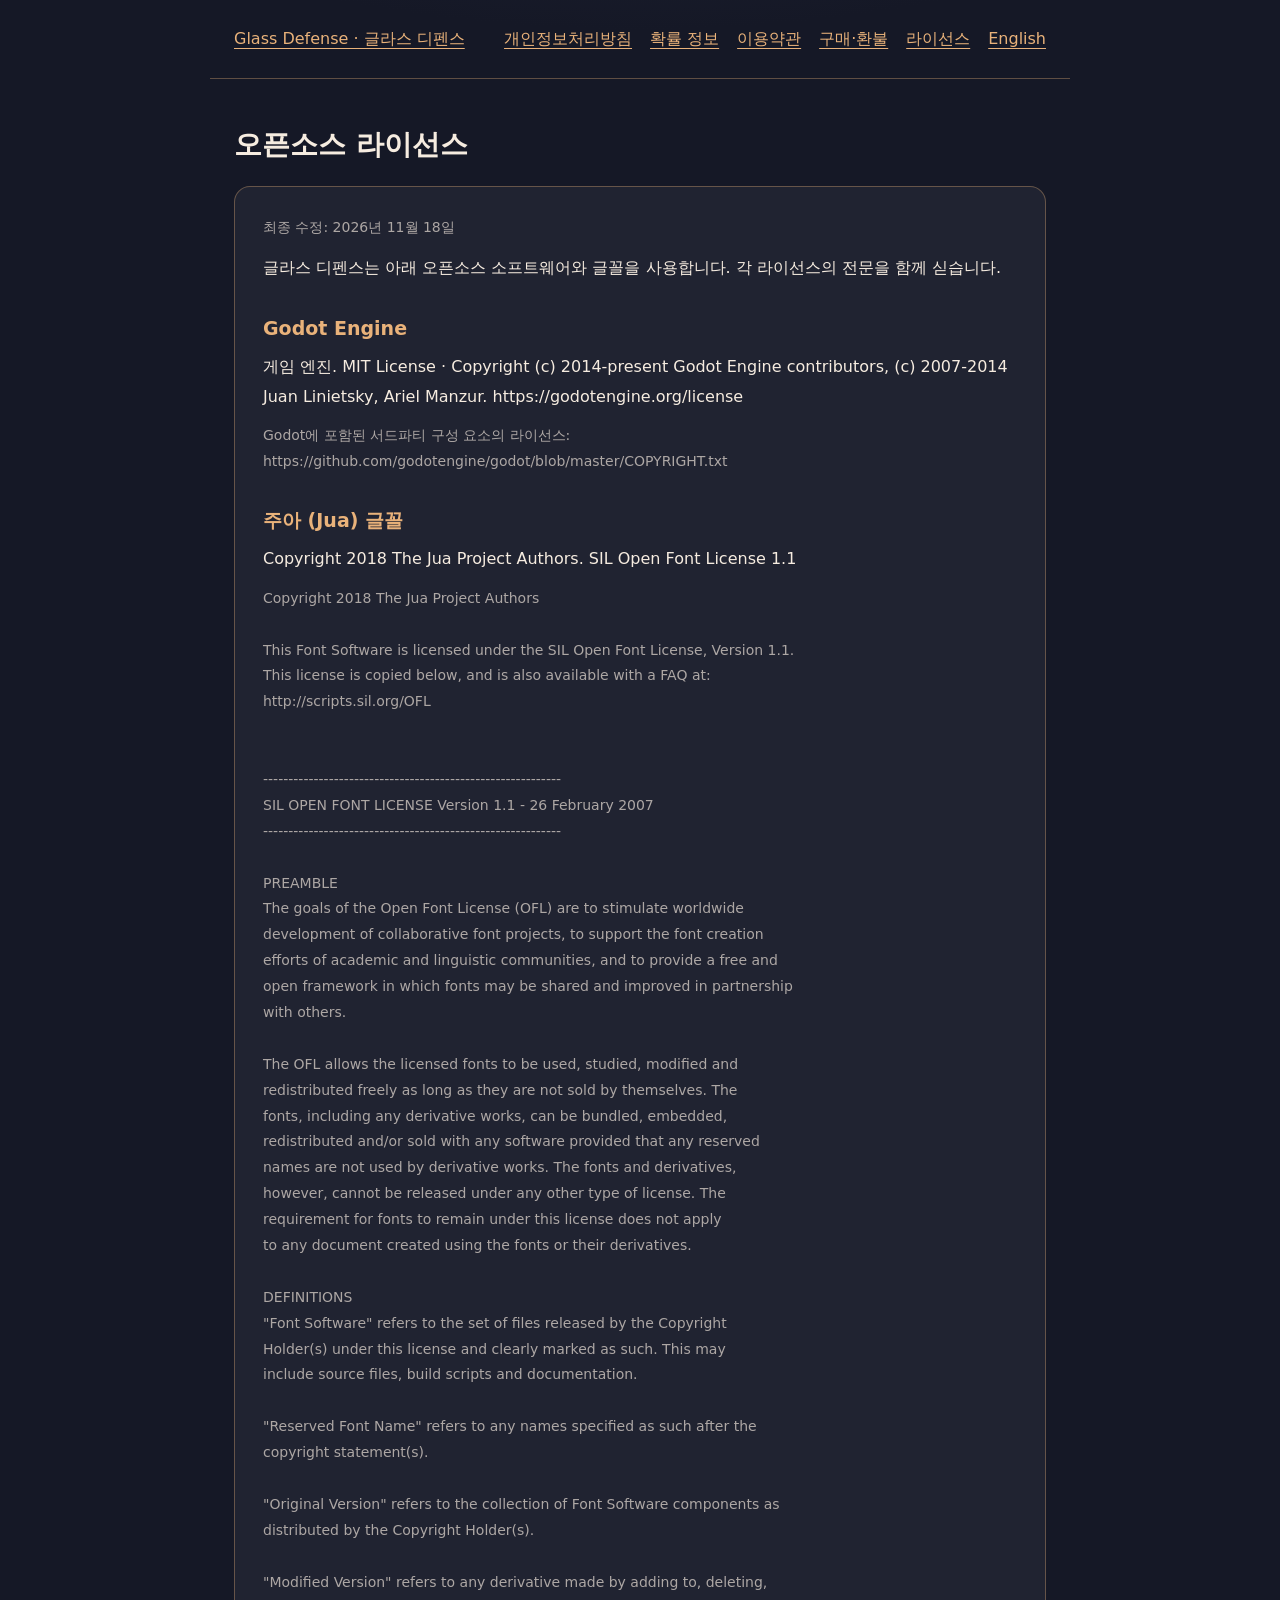
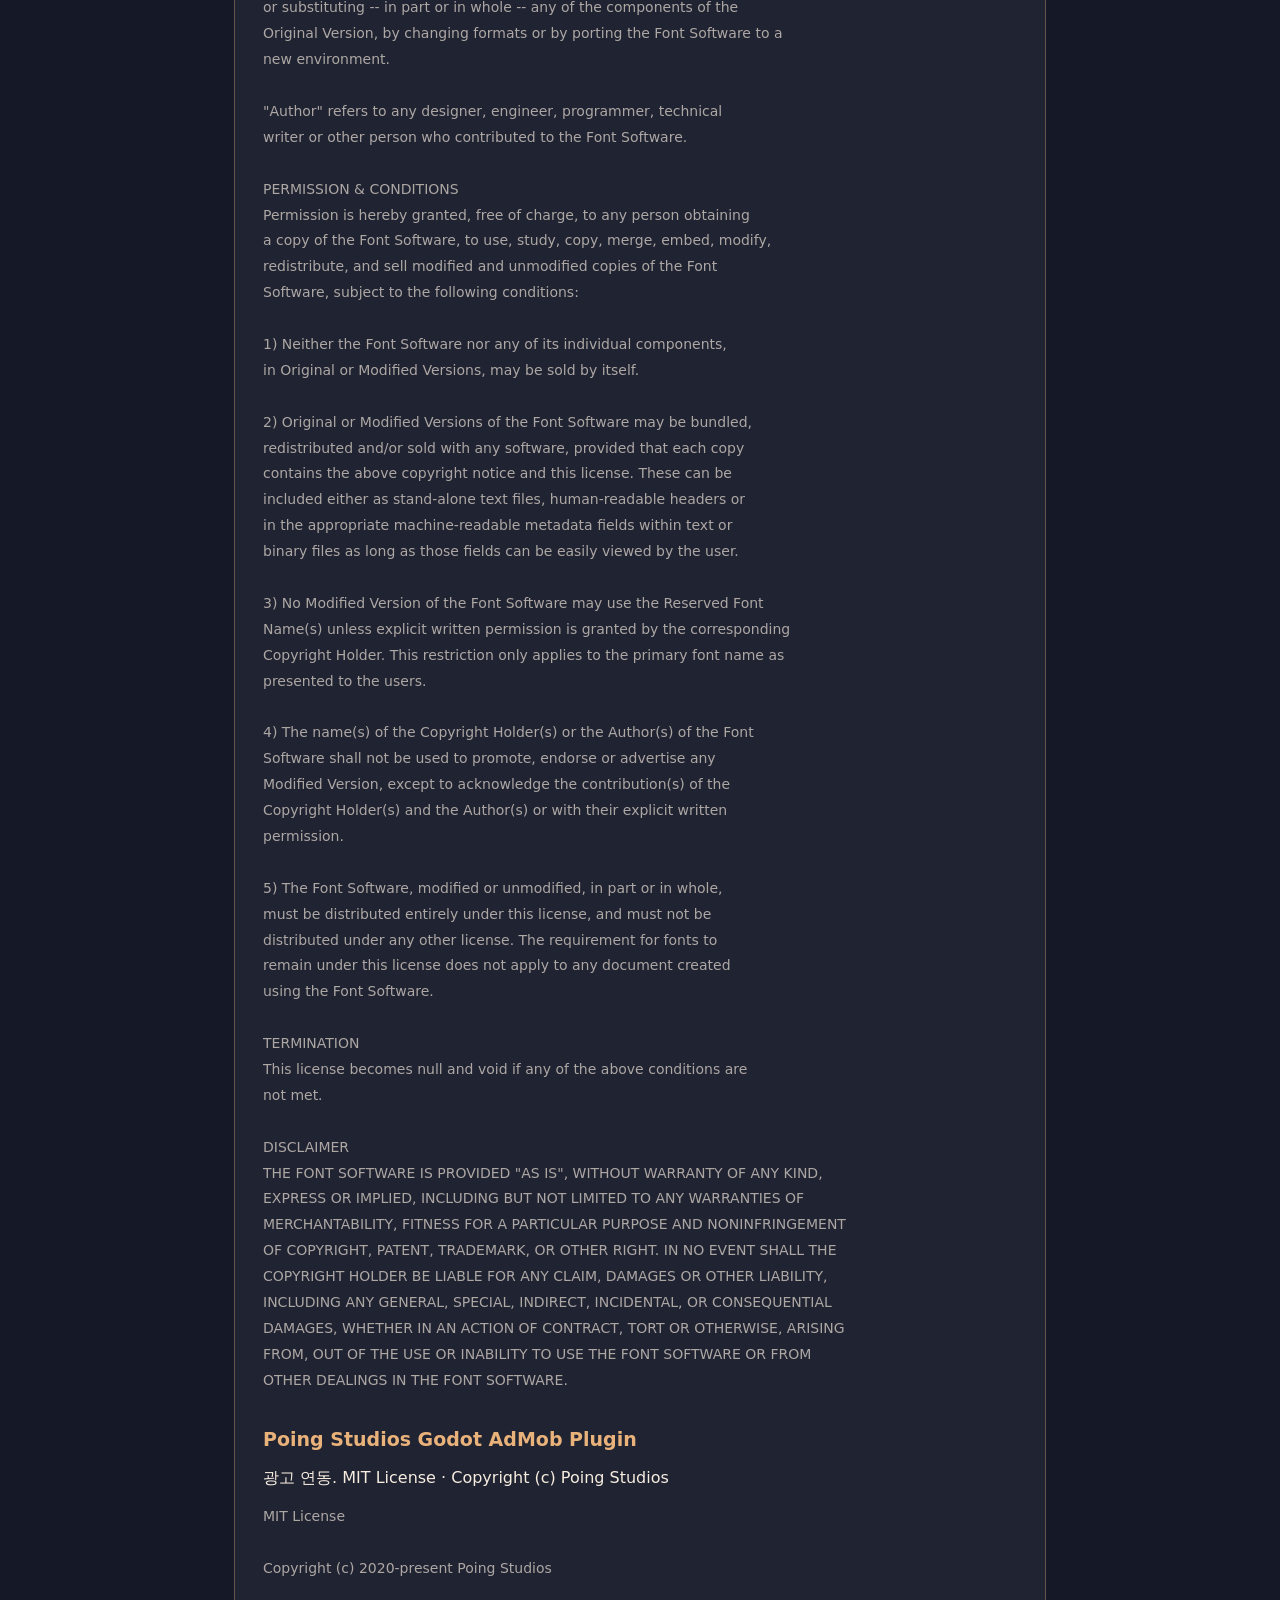
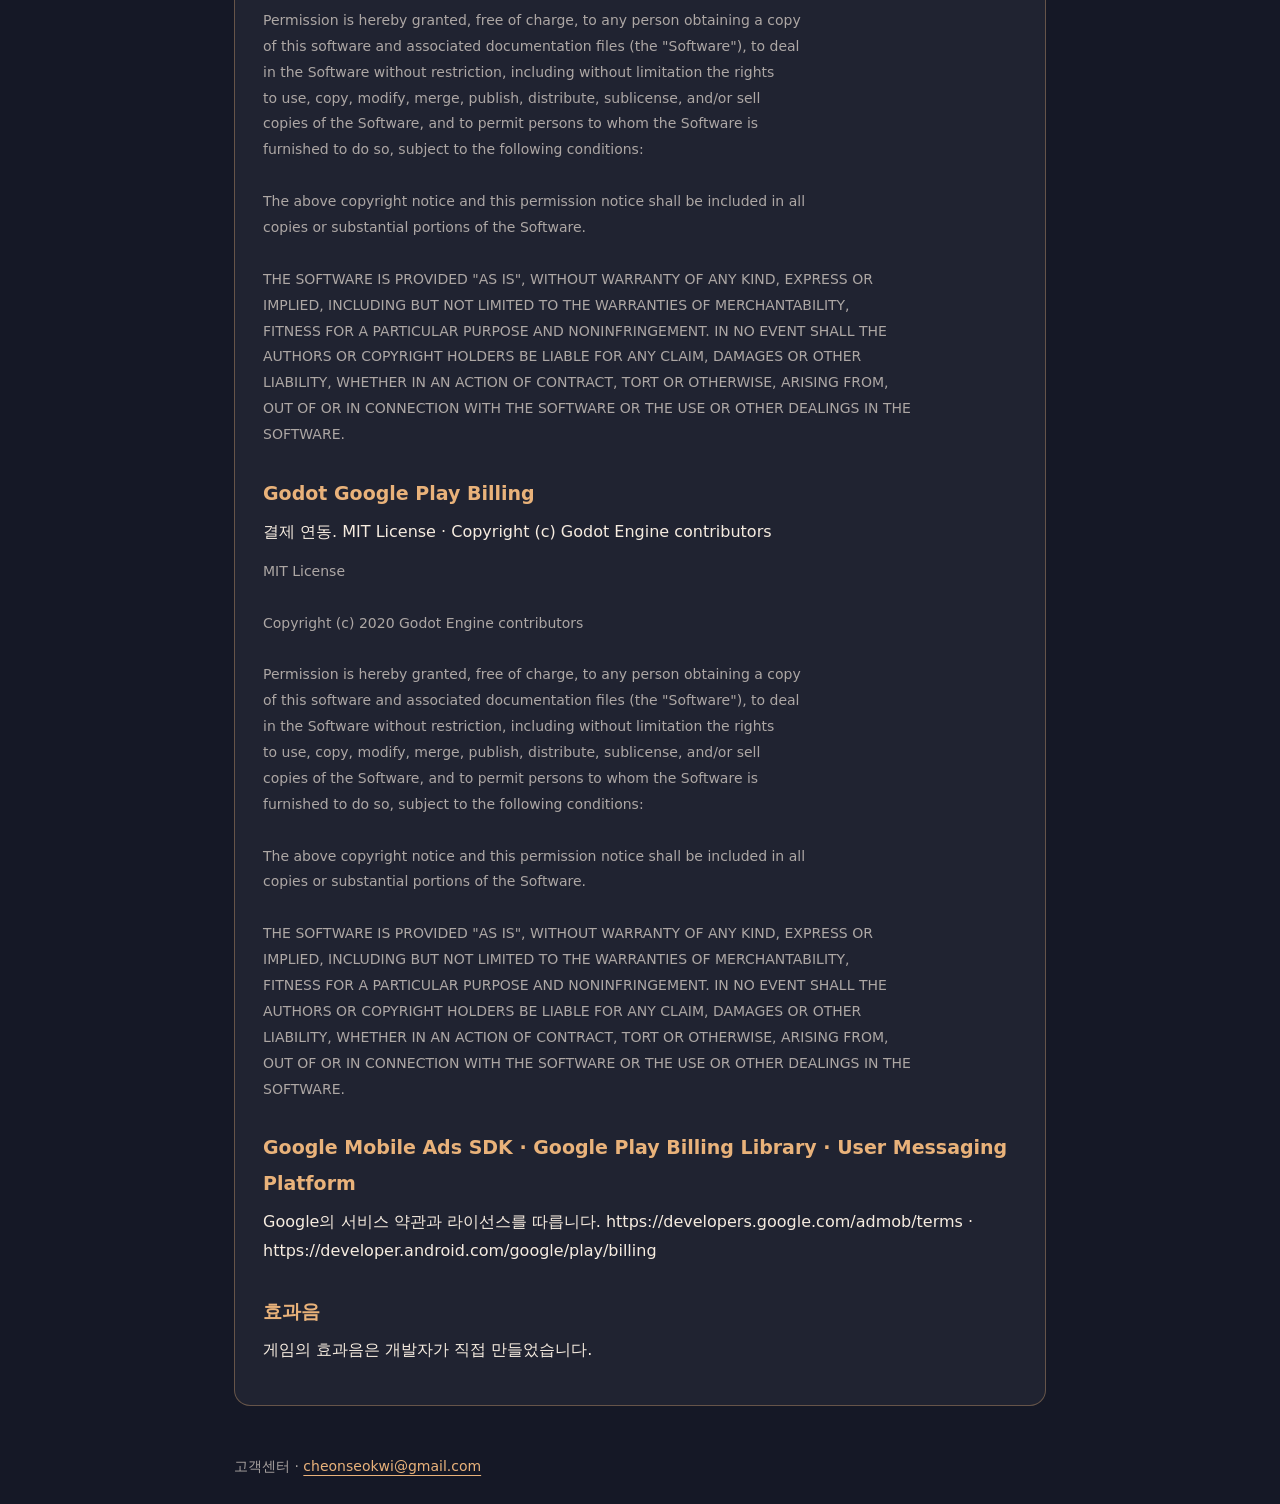
==== licenses.html @ 28d9e07f "글라스 디펜스 정책 페이지" ====
<!doctype html><html lang='ko'><head><meta charset='utf-8'><meta name='viewport' content='width=device-width,initial-scale=1'><title>라이선스 | Glass Defense</title><link rel='stylesheet' href='style.css'></head><body><header><a href='index.html'>Glass Defense · 글라스 디펜스</a><nav><a href='privacy.html'>개인정보처리방침</a><a href='probability.html'>확률 정보</a><a href='terms.html'>이용약관</a><a href='refund.html'>구매·환불</a><a href='licenses.html'>라이선스</a><a href='privacy-en.html' lang='en'>English</a></nav></header><main><h1>오픈소스 라이선스</h1><article><p class='small'>최종 수정: 2026년 11월 18일</p>
<p>글라스 디펜스는 아래 오픈소스 소프트웨어와 글꼴을 사용합니다. 각 라이선스의 전문을 함께 싣습니다.</p>
<h2>Godot Engine</h2>
<p>게임 엔진. MIT License · Copyright (c) 2014-present Godot Engine contributors, (c) 2007-2014 Juan Linietsky, Ariel Manzur. https://godotengine.org/license</p>
<p class='small'>Godot에 포함된 서드파티 구성 요소의 라이선스: https://github.com/godotengine/godot/blob/master/COPYRIGHT.txt</p>
<h2>주아 (Jua) 글꼴</h2>
<p>Copyright 2018 The Jua Project Authors. SIL Open Font License 1.1</p>
<div class='pre small'>Copyright 2018 The Jua Project Authors

This Font Software is licensed under the SIL Open Font License, Version 1.1.
This license is copied below, and is also available with a FAQ at:
http://scripts.sil.org/OFL


-----------------------------------------------------------
SIL OPEN FONT LICENSE Version 1.1 - 26 February 2007
-----------------------------------------------------------

PREAMBLE
The goals of the Open Font License (OFL) are to stimulate worldwide
development of collaborative font projects, to support the font creation
efforts of academic and linguistic communities, and to provide a free and
open framework in which fonts may be shared and improved in partnership
with others.

The OFL allows the licensed fonts to be used, studied, modified and
redistributed freely as long as they are not sold by themselves. The
fonts, including any derivative works, can be bundled, embedded, 
redistributed and/or sold with any software provided that any reserved
names are not used by derivative works. The fonts and derivatives,
however, cannot be released under any other type of license. The
requirement for fonts to remain under this license does not apply
to any document created using the fonts or their derivatives.

DEFINITIONS
&quot;Font Software&quot; refers to the set of files released by the Copyright
Holder(s) under this license and clearly marked as such. This may
include source files, build scripts and documentation.

&quot;Reserved Font Name&quot; refers to any names specified as such after the
copyright statement(s).

&quot;Original Version&quot; refers to the collection of Font Software components as
distributed by the Copyright Holder(s).

&quot;Modified Version&quot; refers to any derivative made by adding to, deleting,
or substituting -- in part or in whole -- any of the components of the
Original Version, by changing formats or by porting the Font Software to a
new environment.

&quot;Author&quot; refers to any designer, engineer, programmer, technical
writer or other person who contributed to the Font Software.

PERMISSION &amp; CONDITIONS
Permission is hereby granted, free of charge, to any person obtaining
a copy of the Font Software, to use, study, copy, merge, embed, modify,
redistribute, and sell modified and unmodified copies of the Font
Software, subject to the following conditions:

1) Neither the Font Software nor any of its individual components,
in Original or Modified Versions, may be sold by itself.

2) Original or Modified Versions of the Font Software may be bundled,
redistributed and/or sold with any software, provided that each copy
contains the above copyright notice and this license. These can be
included either as stand-alone text files, human-readable headers or
in the appropriate machine-readable metadata fields within text or
binary files as long as those fields can be easily viewed by the user.

3) No Modified Version of the Font Software may use the Reserved Font
Name(s) unless explicit written permission is granted by the corresponding
Copyright Holder. This restriction only applies to the primary font name as
presented to the users.

4) The name(s) of the Copyright Holder(s) or the Author(s) of the Font
Software shall not be used to promote, endorse or advertise any
Modified Version, except to acknowledge the contribution(s) of the
Copyright Holder(s) and the Author(s) or with their explicit written
permission.

5) The Font Software, modified or unmodified, in part or in whole,
must be distributed entirely under this license, and must not be
distributed under any other license. The requirement for fonts to
remain under this license does not apply to any document created
using the Font Software.

TERMINATION
This license becomes null and void if any of the above conditions are
not met.

DISCLAIMER
THE FONT SOFTWARE IS PROVIDED &quot;AS IS&quot;, WITHOUT WARRANTY OF ANY KIND,
EXPRESS OR IMPLIED, INCLUDING BUT NOT LIMITED TO ANY WARRANTIES OF
MERCHANTABILITY, FITNESS FOR A PARTICULAR PURPOSE AND NONINFRINGEMENT
OF COPYRIGHT, PATENT, TRADEMARK, OR OTHER RIGHT. IN NO EVENT SHALL THE
COPYRIGHT HOLDER BE LIABLE FOR ANY CLAIM, DAMAGES OR OTHER LIABILITY,
INCLUDING ANY GENERAL, SPECIAL, INDIRECT, INCIDENTAL, OR CONSEQUENTIAL
DAMAGES, WHETHER IN AN ACTION OF CONTRACT, TORT OR OTHERWISE, ARISING
FROM, OUT OF THE USE OR INABILITY TO USE THE FONT SOFTWARE OR FROM
OTHER DEALINGS IN THE FONT SOFTWARE.</div>
<h2>Poing Studios Godot AdMob Plugin</h2>
<p>광고 연동. MIT License · Copyright (c) Poing Studios</p>
<div class='pre small'>MIT License

Copyright (c) 2020-present Poing Studios

Permission is hereby granted, free of charge, to any person obtaining a copy
of this software and associated documentation files (the &quot;Software&quot;), to deal
in the Software without restriction, including without limitation the rights
to use, copy, modify, merge, publish, distribute, sublicense, and/or sell
copies of the Software, and to permit persons to whom the Software is
furnished to do so, subject to the following conditions:

The above copyright notice and this permission notice shall be included in all
copies or substantial portions of the Software.

THE SOFTWARE IS PROVIDED &quot;AS IS&quot;, WITHOUT WARRANTY OF ANY KIND, EXPRESS OR
IMPLIED, INCLUDING BUT NOT LIMITED TO THE WARRANTIES OF MERCHANTABILITY,
FITNESS FOR A PARTICULAR PURPOSE AND NONINFRINGEMENT. IN NO EVENT SHALL THE
AUTHORS OR COPYRIGHT HOLDERS BE LIABLE FOR ANY CLAIM, DAMAGES OR OTHER
LIABILITY, WHETHER IN AN ACTION OF CONTRACT, TORT OR OTHERWISE, ARISING FROM,
OUT OF OR IN CONNECTION WITH THE SOFTWARE OR THE USE OR OTHER DEALINGS IN THE
SOFTWARE.</div>
<h2>Godot Google Play Billing</h2>
<p>결제 연동. MIT License · Copyright (c) Godot Engine contributors</p>
<div class='pre small'>MIT License

Copyright (c) 2020 Godot Engine contributors

Permission is hereby granted, free of charge, to any person obtaining a copy
of this software and associated documentation files (the &quot;Software&quot;), to deal
in the Software without restriction, including without limitation the rights
to use, copy, modify, merge, publish, distribute, sublicense, and/or sell
copies of the Software, and to permit persons to whom the Software is
furnished to do so, subject to the following conditions:

The above copyright notice and this permission notice shall be included in all
copies or substantial portions of the Software.

THE SOFTWARE IS PROVIDED &quot;AS IS&quot;, WITHOUT WARRANTY OF ANY KIND, EXPRESS OR
IMPLIED, INCLUDING BUT NOT LIMITED TO THE WARRANTIES OF MERCHANTABILITY,
FITNESS FOR A PARTICULAR PURPOSE AND NONINFRINGEMENT. IN NO EVENT SHALL THE
AUTHORS OR COPYRIGHT HOLDERS BE LIABLE FOR ANY CLAIM, DAMAGES OR OTHER
LIABILITY, WHETHER IN AN ACTION OF CONTRACT, TORT OR OTHERWISE, ARISING FROM,
OUT OF OR IN CONNECTION WITH THE SOFTWARE OR THE USE OR OTHER DEALINGS IN THE
SOFTWARE.</div>
<h2>Google Mobile Ads SDK · Google Play Billing Library · User Messaging Platform</h2>
<p>Google의 서비스 약관과 라이선스를 따릅니다. https://developers.google.com/admob/terms · https://developer.android.com/google/play/billing</p>
<h2>효과음</h2>
<p>게임의 효과음은 개발자가 직접 만들었습니다.</p></article></main><footer>고객센터 · <a href='mailto:cheonseokwi@gmail.com'>cheonseokwi@gmail.com</a></footer></body></html>
---- style.css ----
:root{color-scheme:dark;--bg:#151826;--card:rgba(255,255,255,.05);--line:rgba(233,178,122,.35);--fg:#f6ece0;--dim:rgba(246,236,224,.66);--cu:#e9b27a}
*{box-sizing:border-box}body{margin:0;background:radial-gradient(900px 500px at 50% -10%,#2a2f47,var(--bg));background-color:var(--bg);color:var(--fg);font:16px/1.85 system-ui,-apple-system,"Noto Sans KR",sans-serif}
header,main,footer{max-width:860px;margin:auto;padding:24px}header{border-bottom:1px solid var(--line);display:flex;justify-content:space-between;align-items:center;gap:16px;flex-wrap:wrap}
a{color:var(--cu);text-underline-offset:4px}nav{display:flex;gap:18px;flex-wrap:wrap}h1{font-size:28px;margin:16px 0}h2{font-size:19px;margin:28px 0 6px;color:var(--cu)}
article{overflow-wrap:anywhere;background:var(--card);padding:28px;border:1px solid var(--line);border-radius:16px}article p{margin:0 0 12px}.pre{white-space:pre-wrap}
table{width:100%;border-collapse:collapse;margin:8px 0 16px;font-size:15px}th,td{border-bottom:1px solid rgba(255,255,255,.12);padding:7px 8px;text-align:left;vertical-align:top}th{color:var(--dim);font-weight:600}td.n{text-align:right;white-space:nowrap;font-variant-numeric:tabular-nums}
.small{font-size:14px;color:var(--dim)}footer{font-size:14px;color:var(--dim)}
@media(max-width:520px){header,main,footer{padding:16px}article{padding:18px}h1{font-size:24px}table{font-size:14px}}
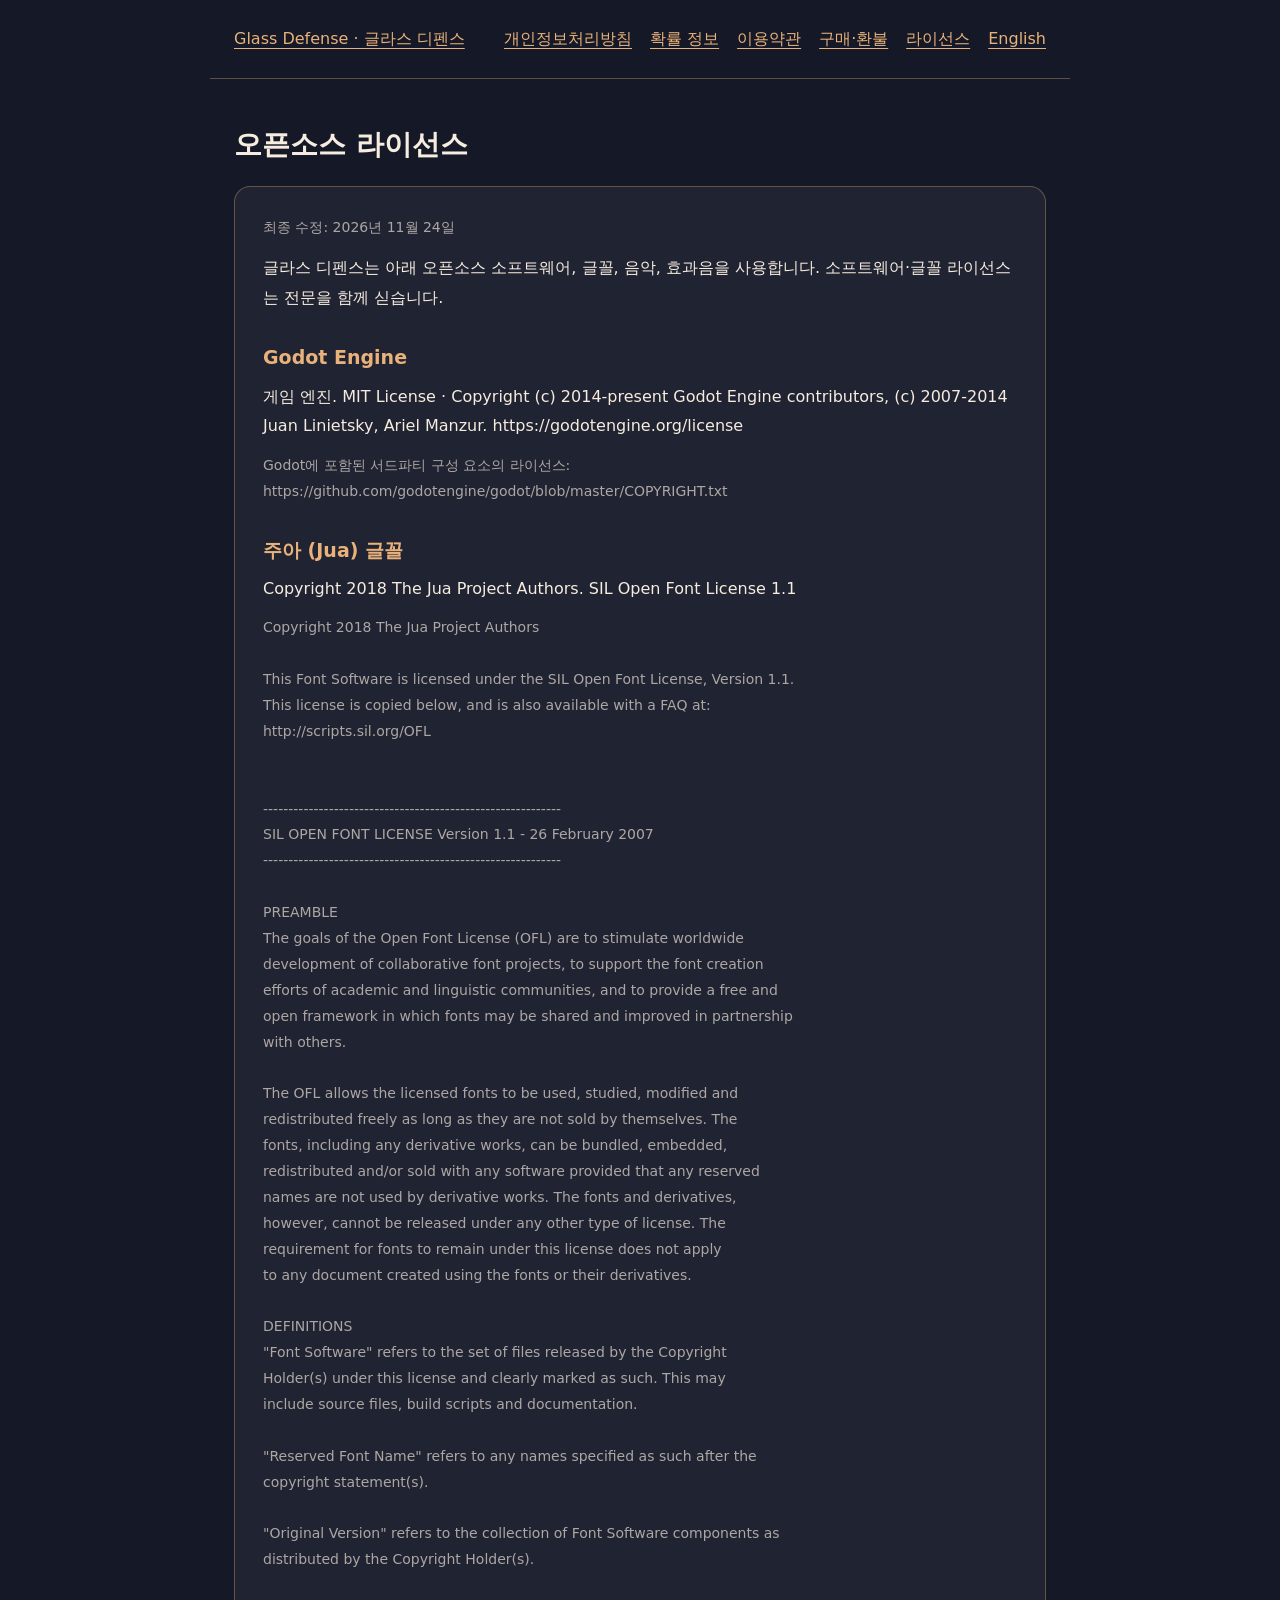
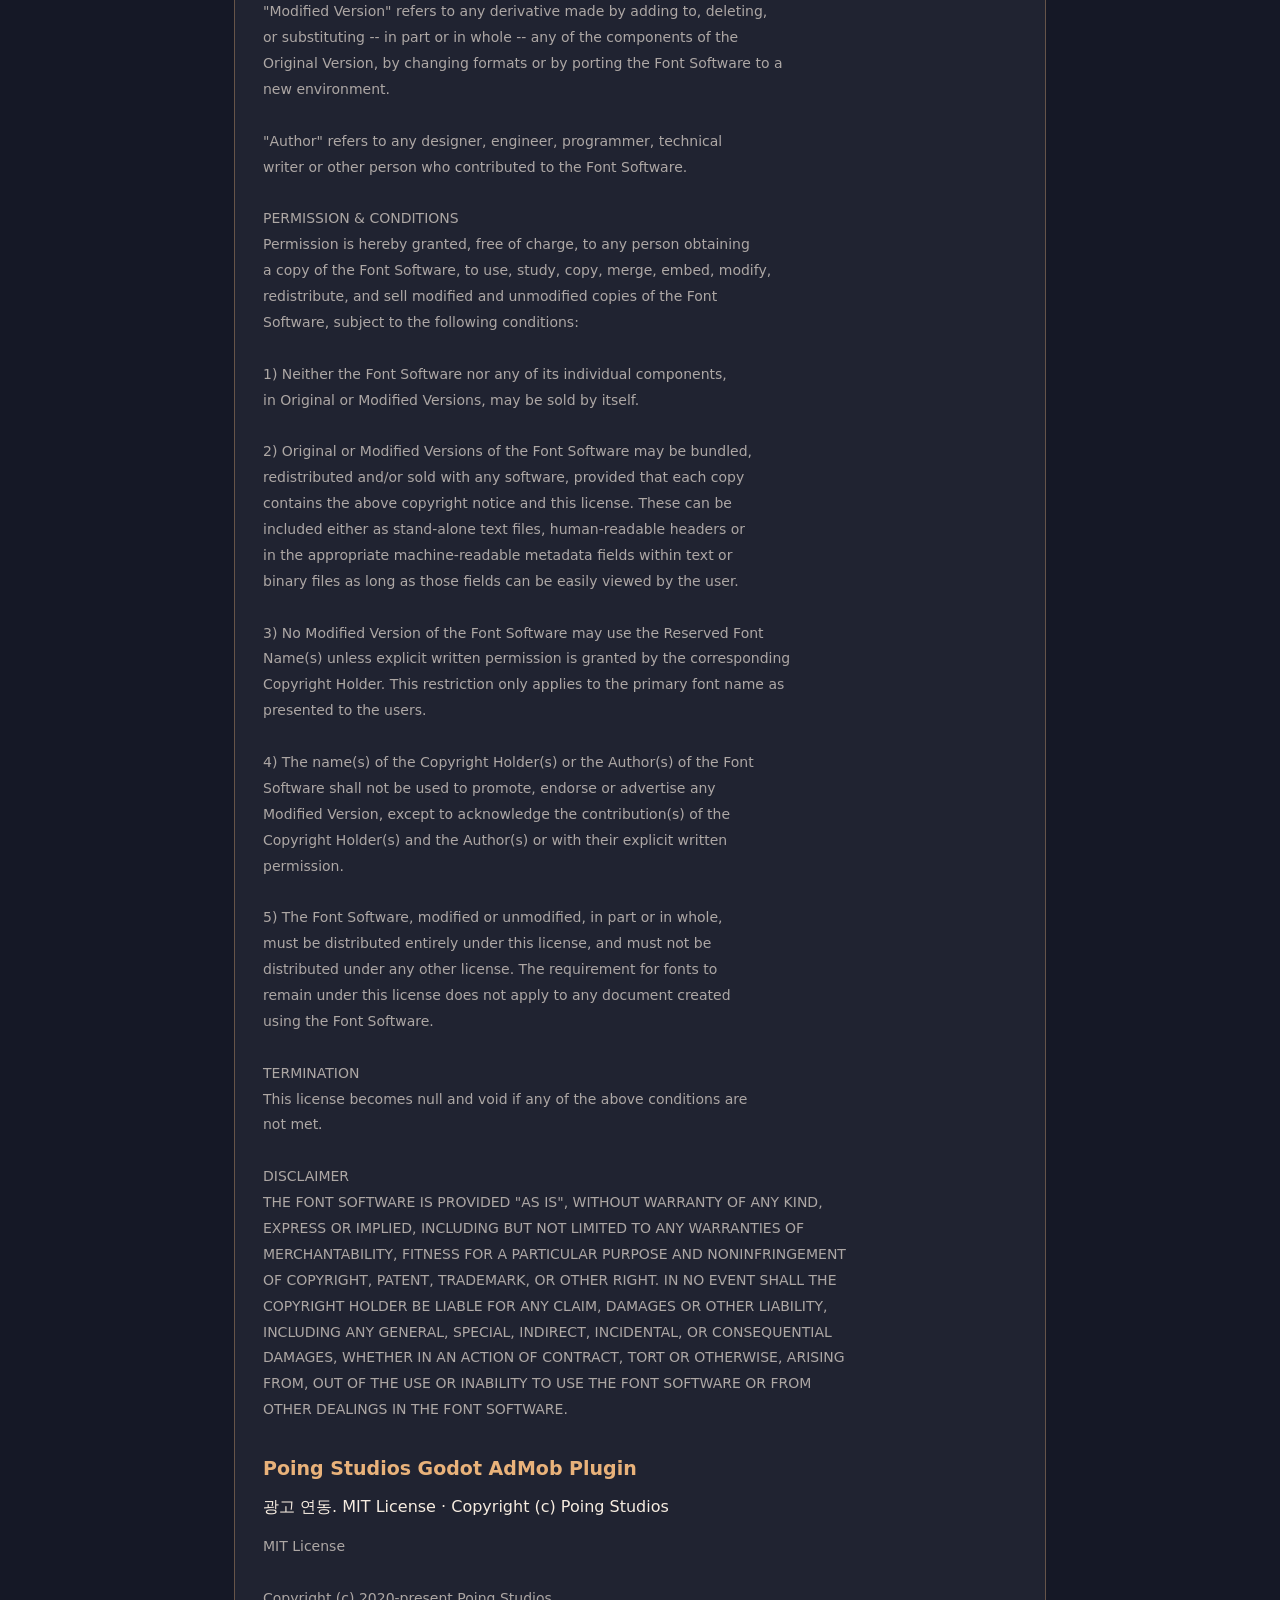
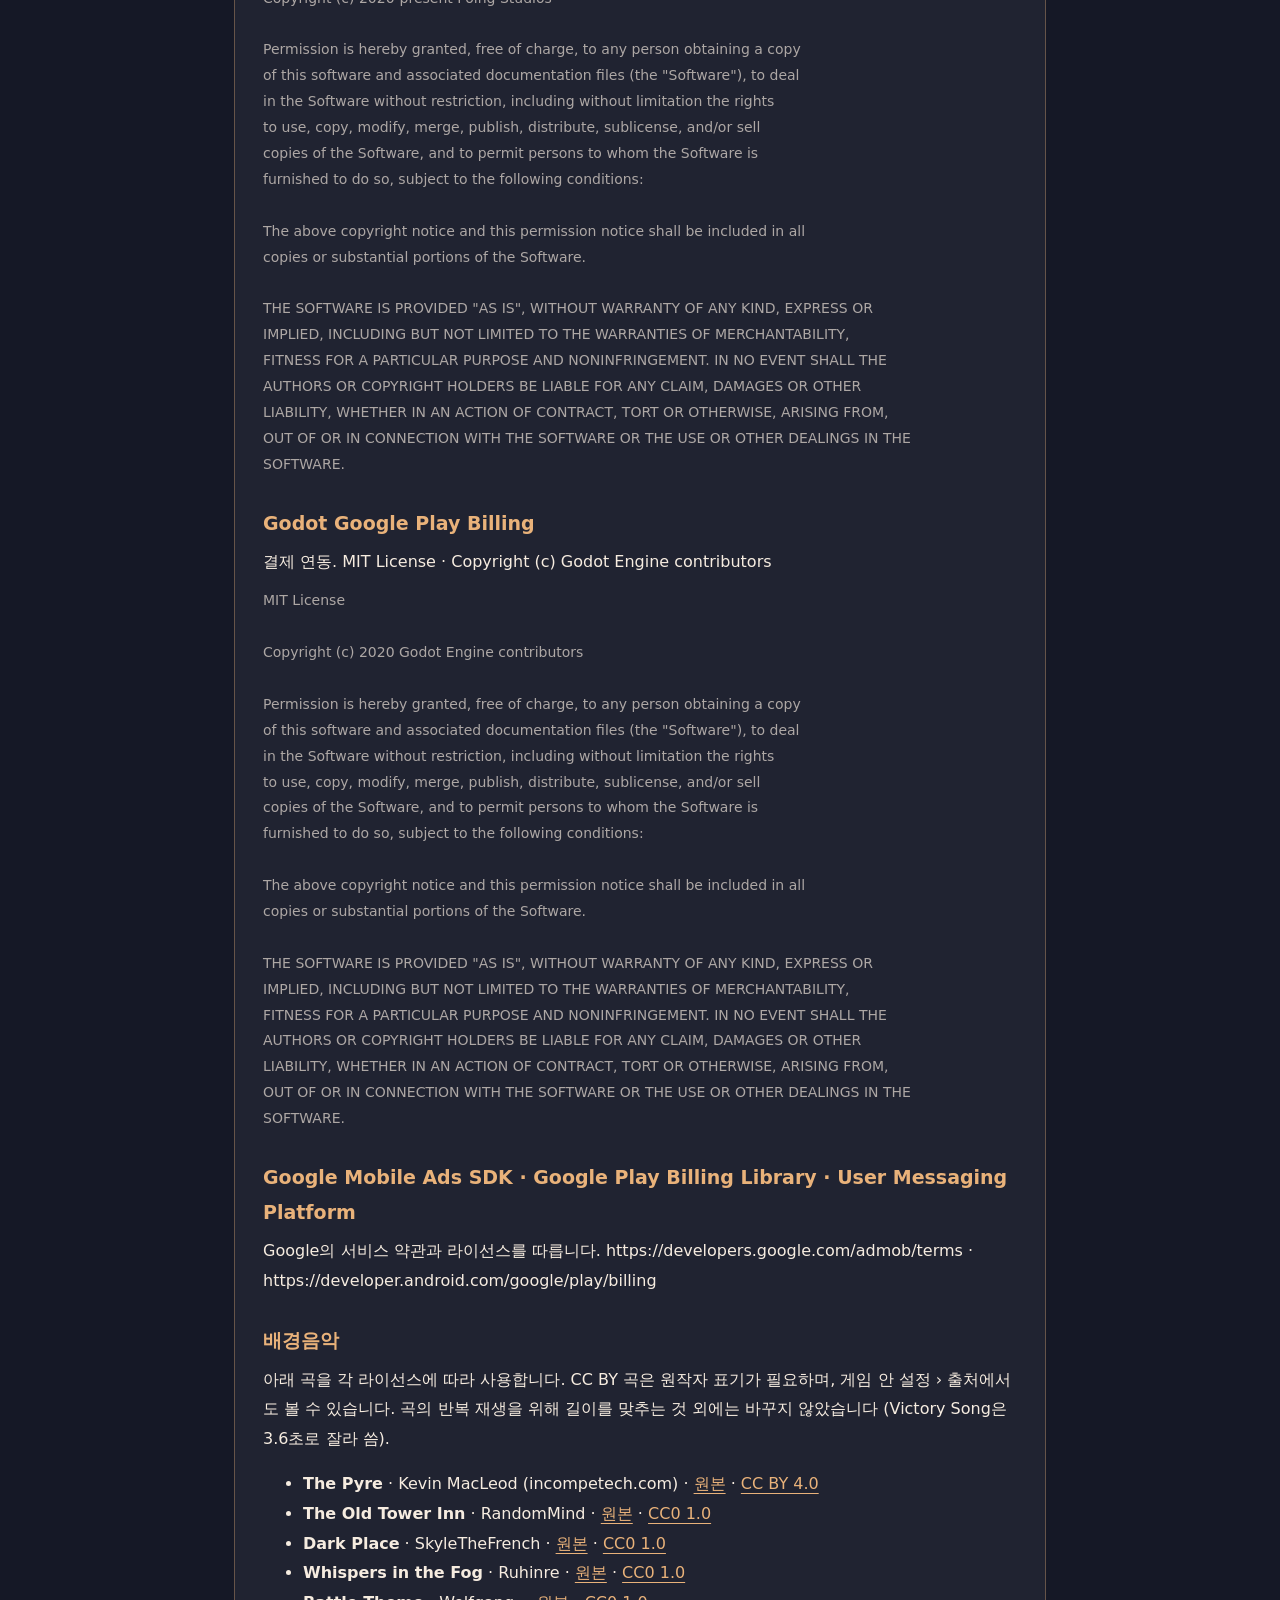
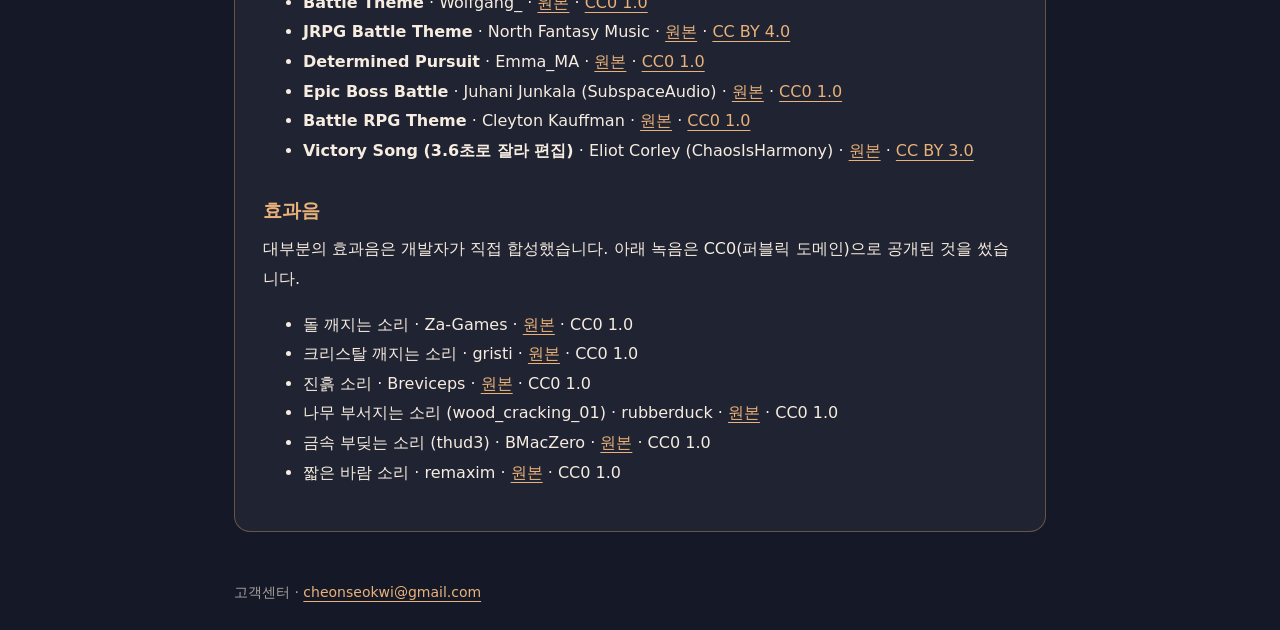
==== commit 8aa52c9a: "개인정보처리방침: 익명 이용 통계 추가, 라이선스: 음악·효과음 출처 Co-Authored-By: Claude Opus 5.5 <noreply@anthropic.com>" ====
--- a/licenses.html
+++ b/licenses.html
@@ -1,5 +1,5 @@
-<!doctype html><html lang='ko'><head><meta charset='utf-8'><meta name='viewport' content='width=device-width,initial-scale=1'><title>라이선스 | Glass Defense</title><link rel='stylesheet' href='style.css'></head><body><header><a href='index.html'>Glass Defense · 글라스 디펜스</a><nav><a href='privacy.html'>개인정보처리방침</a><a href='probability.html'>확률 정보</a><a href='terms.html'>이용약관</a><a href='refund.html'>구매·환불</a><a href='licenses.html'>라이선스</a><a href='privacy-en.html' lang='en'>English</a></nav></header><main><h1>오픈소스 라이선스</h1><article><p class='small'>최종 수정: 2026년 11월 18일</p>
-<p>글라스 디펜스는 아래 오픈소스 소프트웨어와 글꼴을 사용합니다. 각 라이선스의 전문을 함께 싣습니다.</p>
+<!doctype html><html lang='ko'><head><meta charset='utf-8'><meta name='viewport' content='width=device-width,initial-scale=1'><title>라이선스 | Glass Defense</title><link rel='stylesheet' href='style.css'></head><body><header><a href='index.html'>Glass Defense · 글라스 디펜스</a><nav><a href='privacy.html'>개인정보처리방침</a><a href='probability.html'>확률 정보</a><a href='terms.html'>이용약관</a><a href='refund.html'>구매·환불</a><a href='licenses.html'>라이선스</a><a href='privacy-en.html' lang='en'>English</a></nav></header><main><h1>오픈소스 라이선스</h1><article><p class='small'>최종 수정: 2026년 11월 24일</p>
+<p>글라스 디펜스는 아래 오픈소스 소프트웨어, 글꼴, 음악, 효과음을 사용합니다. 소프트웨어·글꼴 라이선스는 전문을 함께 싣습니다.</p>
 <h2>Godot Engine</h2>
 <p>게임 엔진. MIT License · Copyright (c) 2014-present Godot Engine contributors, (c) 2007-2014 Juan Linietsky, Ariel Manzur. https://godotengine.org/license</p>
 <p class='small'>Godot에 포함된 서드파티 구성 요소의 라이선스: https://github.com/godotengine/godot/blob/master/COPYRIGHT.txt</p>
@@ -146,5 +146,27 @@
 SOFTWARE.</div>
 <h2>Google Mobile Ads SDK · Google Play Billing Library · User Messaging Platform</h2>
 <p>Google의 서비스 약관과 라이선스를 따릅니다. https://developers.google.com/admob/terms · https://developer.android.com/google/play/billing</p>
+<h2>배경음악</h2>
+<p>아래 곡을 각 라이선스에 따라 사용합니다. CC BY 곡은 원작자 표기가 필요하며, 게임 안 설정 › 출처에서도 볼 수 있습니다. 곡의 반복 재생을 위해 길이를 맞추는 것 외에는 바꾸지 않았습니다 (Victory Song은 3.6초로 잘라 씀).</p>
+<ul>
+<li><b>The Pyre</b> · Kevin MacLeod (incompetech.com) · <a href='https://incompetech.com/music/royalty-free/index.html?Search=Search&amp;isrc=USUAN1100846'>원본</a> · <a href='https://creativecommons.org/licenses/by/4.0/'>CC BY 4.0</a></li>
+<li><b>The Old Tower Inn</b> · RandomMind · <a href='https://opengameart.org/content/medieval-the-old-tower-inn'>원본</a> · <a href='https://creativecommons.org/publicdomain/zero/1.0/'>CC0 1.0</a></li>
+<li><b>Dark Place</b> · SkyleTheFrench · <a href='https://opengameart.org/content/dark-place-loop'>원본</a> · <a href='https://creativecommons.org/publicdomain/zero/1.0/'>CC0 1.0</a></li>
+<li><b>Whispers in the Fog</b> · Ruhinre · <a href='https://opengameart.org/content/whispers-in-the-fog'>원본</a> · <a href='https://creativecommons.org/publicdomain/zero/1.0/'>CC0 1.0</a></li>
+<li><b>Battle Theme</b> · Wolfgang_ · <a href='https://opengameart.org/node/16611'>원본</a> · <a href='https://creativecommons.org/publicdomain/zero/1.0/'>CC0 1.0</a></li>
+<li><b>JRPG Battle Theme</b> · North Fantasy Music · <a href='https://opengameart.org/content/jrpg-battle-theme'>원본</a> · <a href='https://creativecommons.org/licenses/by/4.0/'>CC BY 4.0</a></li>
+<li><b>Determined Pursuit</b> · Emma_MA · <a href='https://opengameart.org/content/determined-pursuit-epic-orchestra-loop'>원본</a> · <a href='https://creativecommons.org/publicdomain/zero/1.0/'>CC0 1.0</a></li>
+<li><b>Epic Boss Battle</b> · Juhani Junkala (SubspaceAudio) · <a href='https://opengameart.org/content/boss-battle-music'>원본</a> · <a href='https://creativecommons.org/publicdomain/zero/1.0/'>CC0 1.0</a></li>
+<li><b>Battle RPG Theme</b> · Cleyton Kauffman · <a href='https://opengameart.org/content/boss-battle-theme'>원본</a> · <a href='https://creativecommons.org/publicdomain/zero/1.0/'>CC0 1.0</a></li>
+<li><b>Victory Song (3.6초로 잘라 편집)</b> · Eliot Corley (ChaosIsHarmony) · <a href='https://opengameart.org/content/victory-song'>원본</a> · <a href='https://creativecommons.org/licenses/by/3.0/'>CC BY 3.0</a></li>
+</ul>
 <h2>효과음</h2>
-<p>게임의 효과음은 개발자가 직접 만들었습니다.</p></article></main><footer>고객센터 · <a href='mailto:cheonseokwi@gmail.com'>cheonseokwi@gmail.com</a></footer></body></html>+<p>대부분의 효과음은 개발자가 직접 합성했습니다. 아래 녹음은 CC0(퍼블릭 도메인)으로 공개된 것을 썼습니다.</p>
+<ul>
+<li>돌 깨지는 소리 · Za-Games · <a href='https://freesound.org/people/Za-Games/sounds/539973/'>원본</a> · CC0 1.0</li>
+<li>크리스탈 깨지는 소리 · gristi · <a href='https://freesound.org/people/gristi/sounds/562199/'>원본</a> · CC0 1.0</li>
+<li>진흙 소리 · Breviceps · <a href='https://freesound.org/people/Breviceps/sounds/445109/'>원본</a> · CC0 1.0</li>
+<li>나무 부서지는 소리 (wood_cracking_01) · rubberduck · <a href='https://opengameart.org/content/100-cc0-metal-and-wood-sfx'>원본</a> · CC0 1.0</li>
+<li>금속 부딪는 소리 (thud3) · BMacZero · <a href='https://opengameart.org/content/metal-impact-sounds'>원본</a> · CC0 1.0</li>
+<li>짧은 바람 소리 · remaxim · <a href='https://opengameart.org/content/short-wind-sound'>원본</a> · CC0 1.0</li>
+</ul></article></main><footer>고객센터 · <a href='mailto:cheonseokwi@gmail.com'>cheonseokwi@gmail.com</a></footer></body></html>
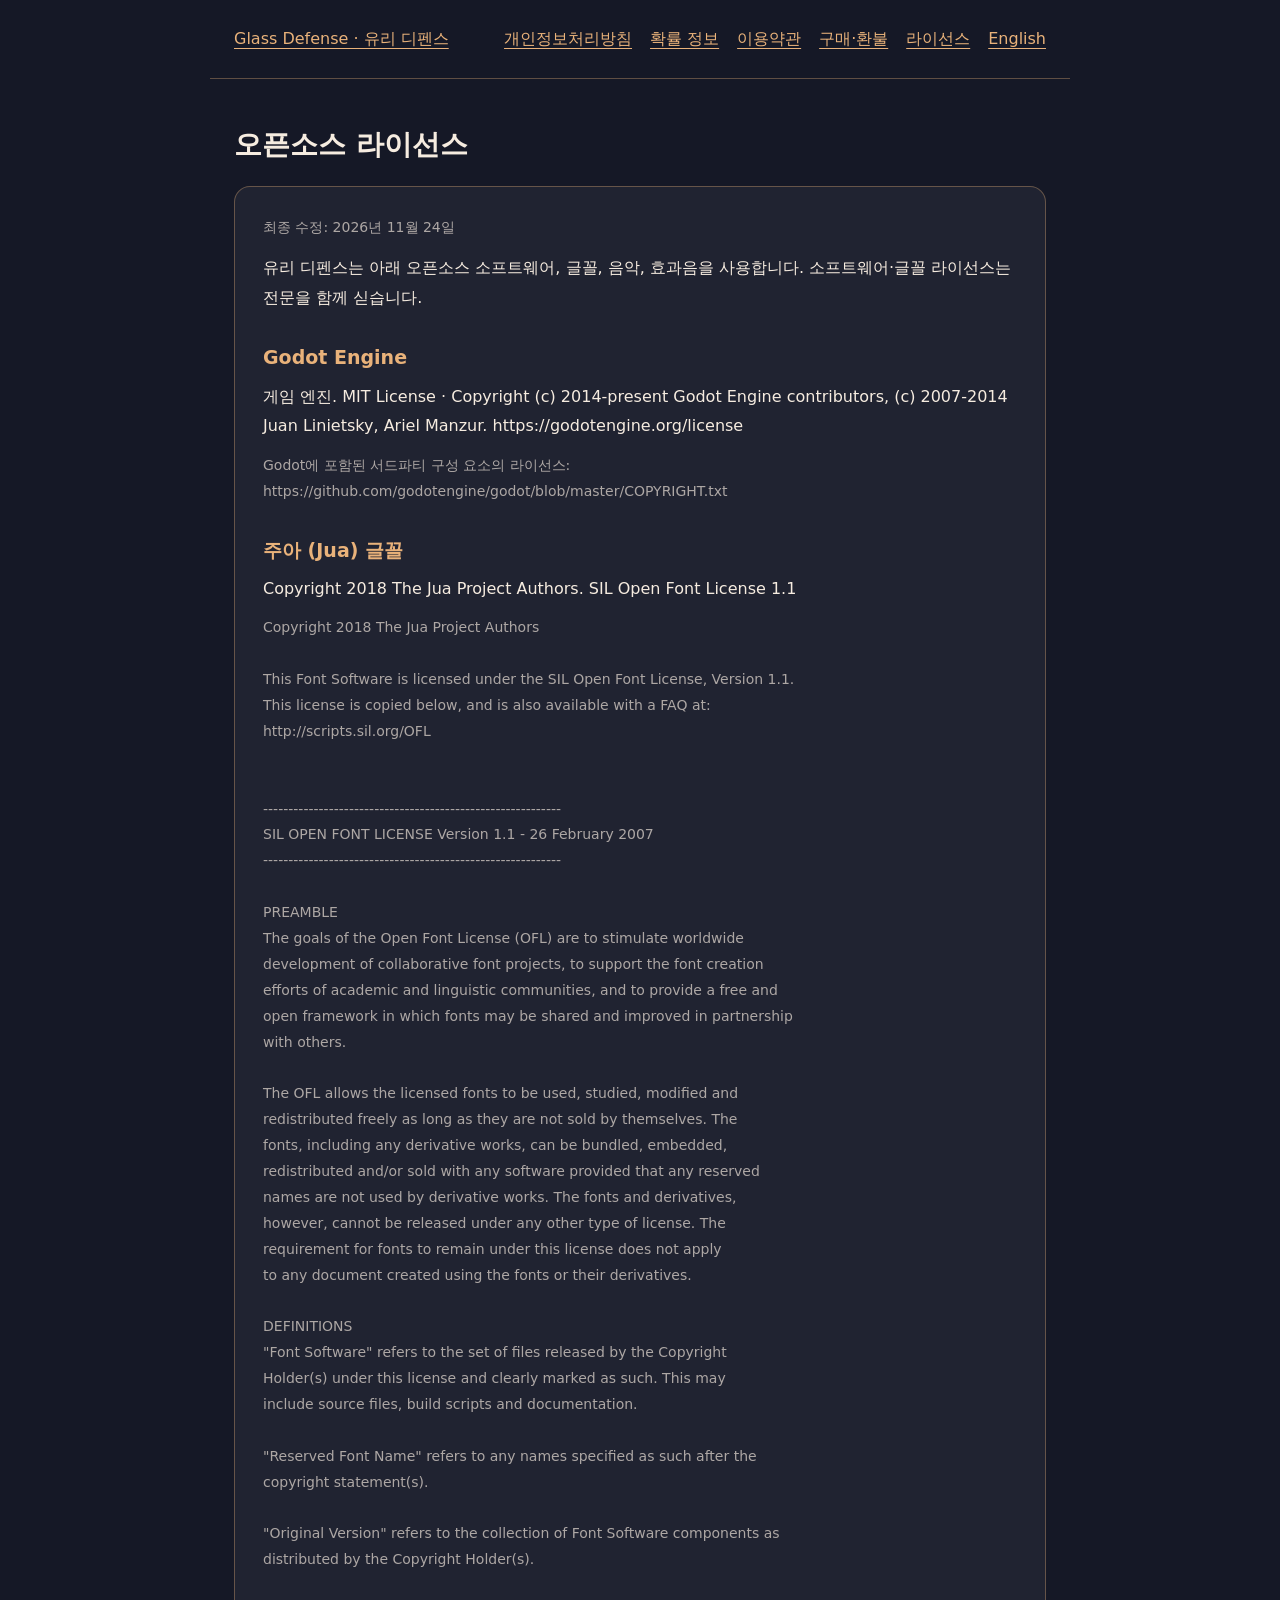
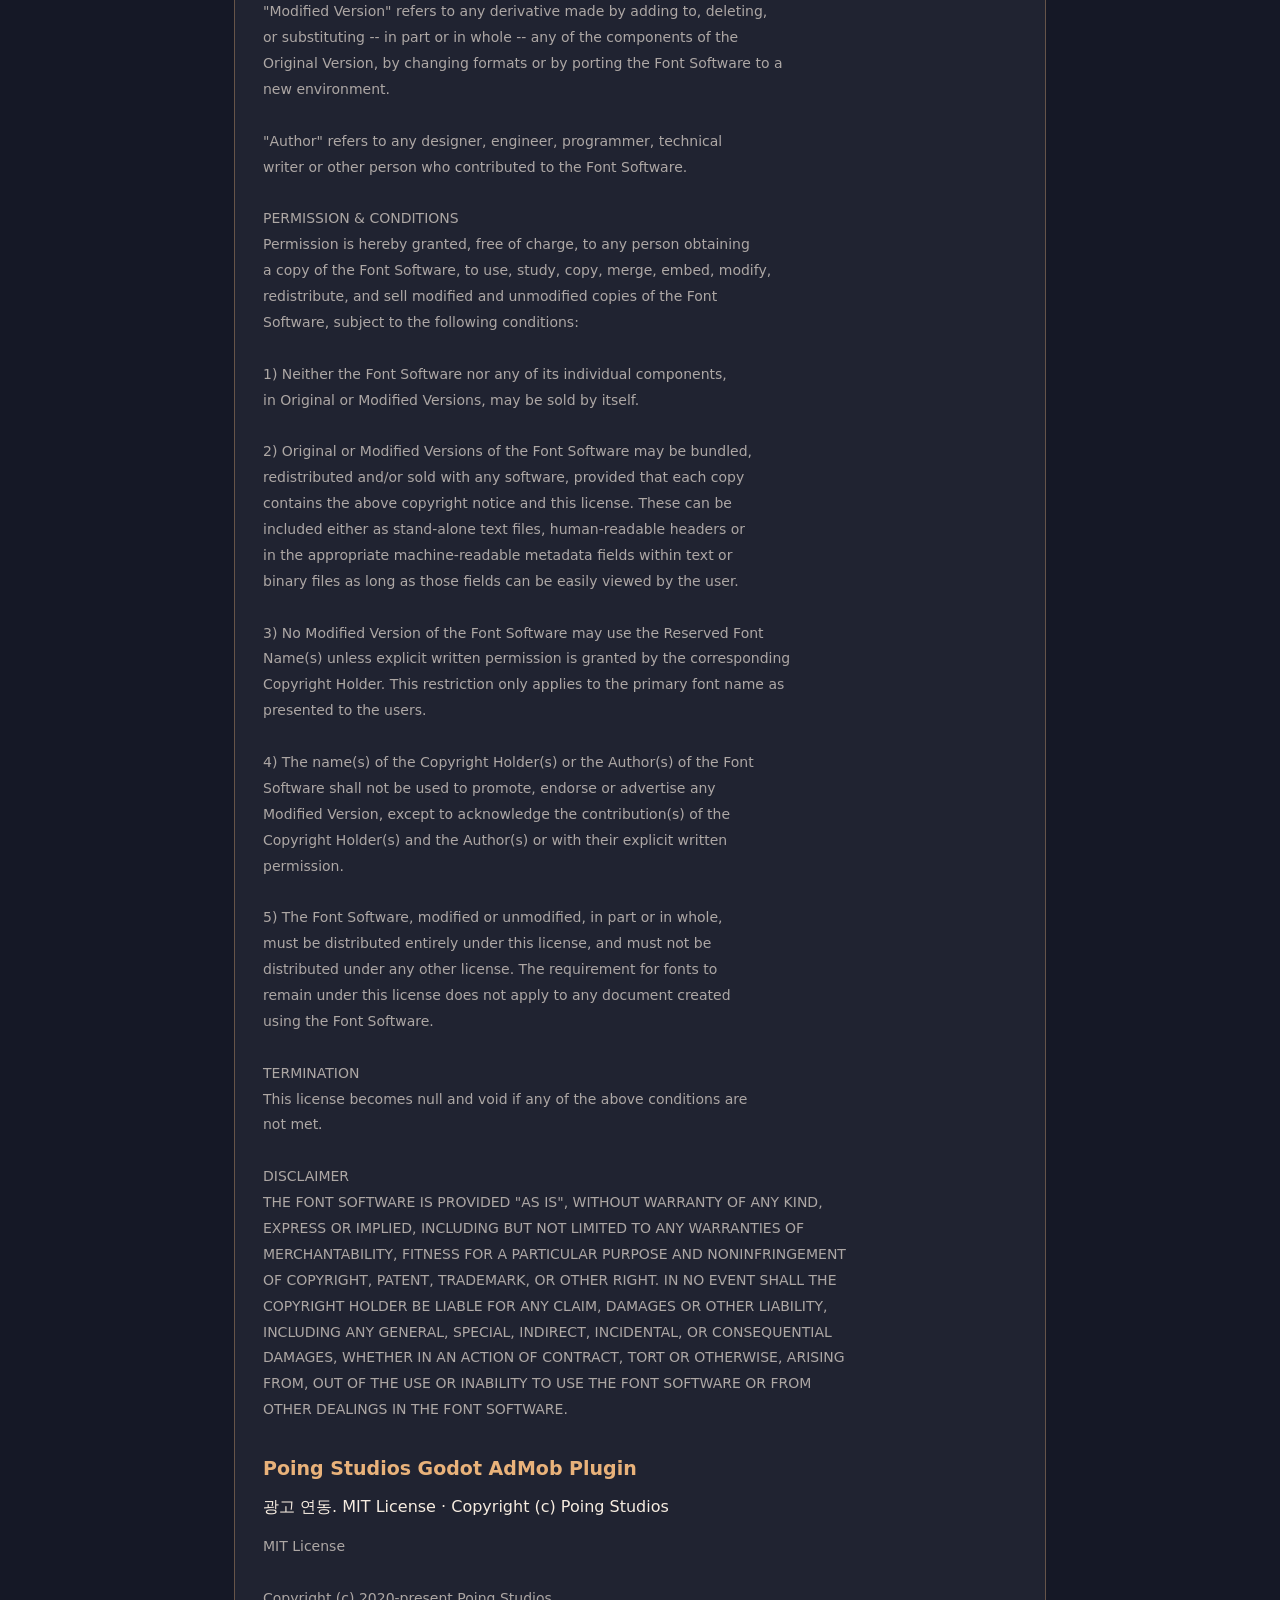
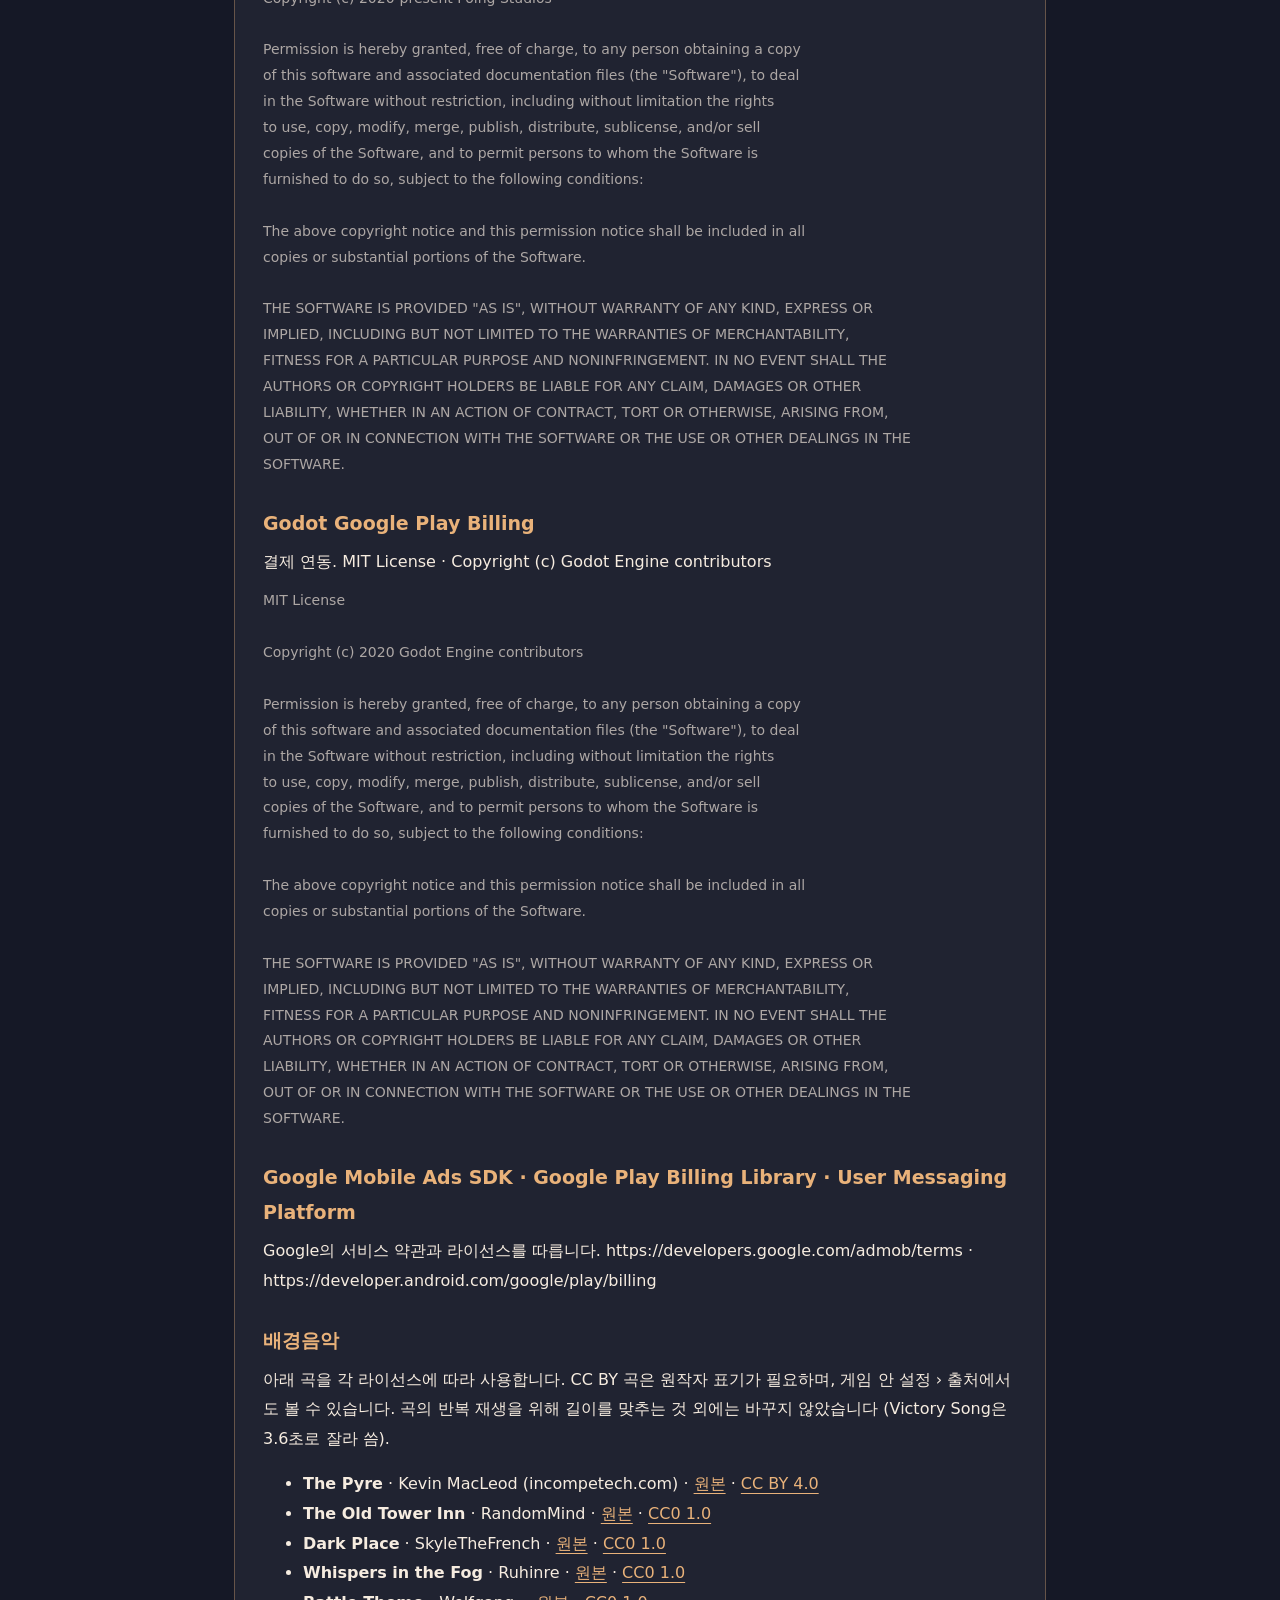
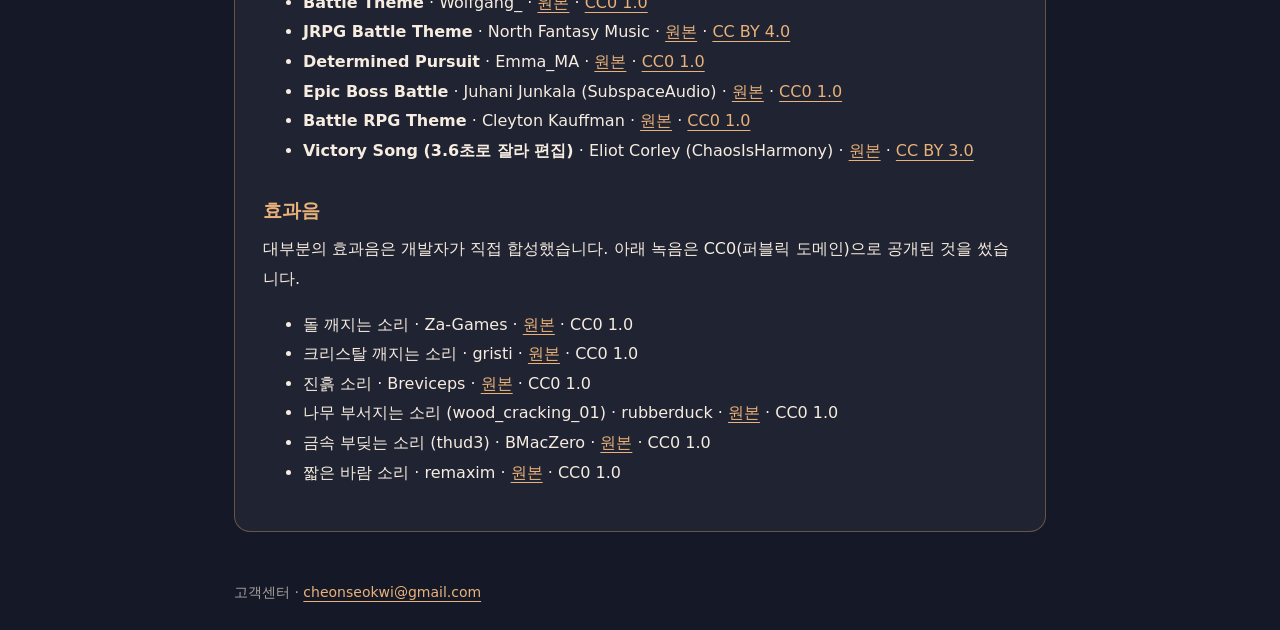
==== commit e1d51f6b: "한국어 이름을 유리 디펜스로 (영어는 Glass Defense 그대로) Co-Authored-By: Claude Opus 5.5 <noreply@anthropic.com>" ====
--- a/licenses.html
+++ b/licenses.html
@@ -1,5 +1,5 @@
-<!doctype html><html lang='ko'><head><meta charset='utf-8'><meta name='viewport' content='width=device-width,initial-scale=1'><title>라이선스 | Glass Defense</title><link rel='stylesheet' href='style.css'></head><body><header><a href='index.html'>Glass Defense · 글라스 디펜스</a><nav><a href='privacy.html'>개인정보처리방침</a><a href='probability.html'>확률 정보</a><a href='terms.html'>이용약관</a><a href='refund.html'>구매·환불</a><a href='licenses.html'>라이선스</a><a href='privacy-en.html' lang='en'>English</a></nav></header><main><h1>오픈소스 라이선스</h1><article><p class='small'>최종 수정: 2026년 11월 24일</p>
-<p>글라스 디펜스는 아래 오픈소스 소프트웨어, 글꼴, 음악, 효과음을 사용합니다. 소프트웨어·글꼴 라이선스는 전문을 함께 싣습니다.</p>
+<!doctype html><html lang='ko'><head><meta charset='utf-8'><meta name='viewport' content='width=device-width,initial-scale=1'><title>라이선스 | Glass Defense</title><link rel='stylesheet' href='style.css'></head><body><header><a href='index.html'>Glass Defense · 유리 디펜스</a><nav><a href='privacy.html'>개인정보처리방침</a><a href='probability.html'>확률 정보</a><a href='terms.html'>이용약관</a><a href='refund.html'>구매·환불</a><a href='licenses.html'>라이선스</a><a href='privacy-en.html' lang='en'>English</a></nav></header><main><h1>오픈소스 라이선스</h1><article><p class='small'>최종 수정: 2026년 11월 24일</p>
+<p>유리 디펜스는 아래 오픈소스 소프트웨어, 글꼴, 음악, 효과음을 사용합니다. 소프트웨어·글꼴 라이선스는 전문을 함께 싣습니다.</p>
 <h2>Godot Engine</h2>
 <p>게임 엔진. MIT License · Copyright (c) 2014-present Godot Engine contributors, (c) 2007-2014 Juan Linietsky, Ariel Manzur. https://godotengine.org/license</p>
 <p class='small'>Godot에 포함된 서드파티 구성 요소의 라이선스: https://github.com/godotengine/godot/blob/master/COPYRIGHT.txt</p>
